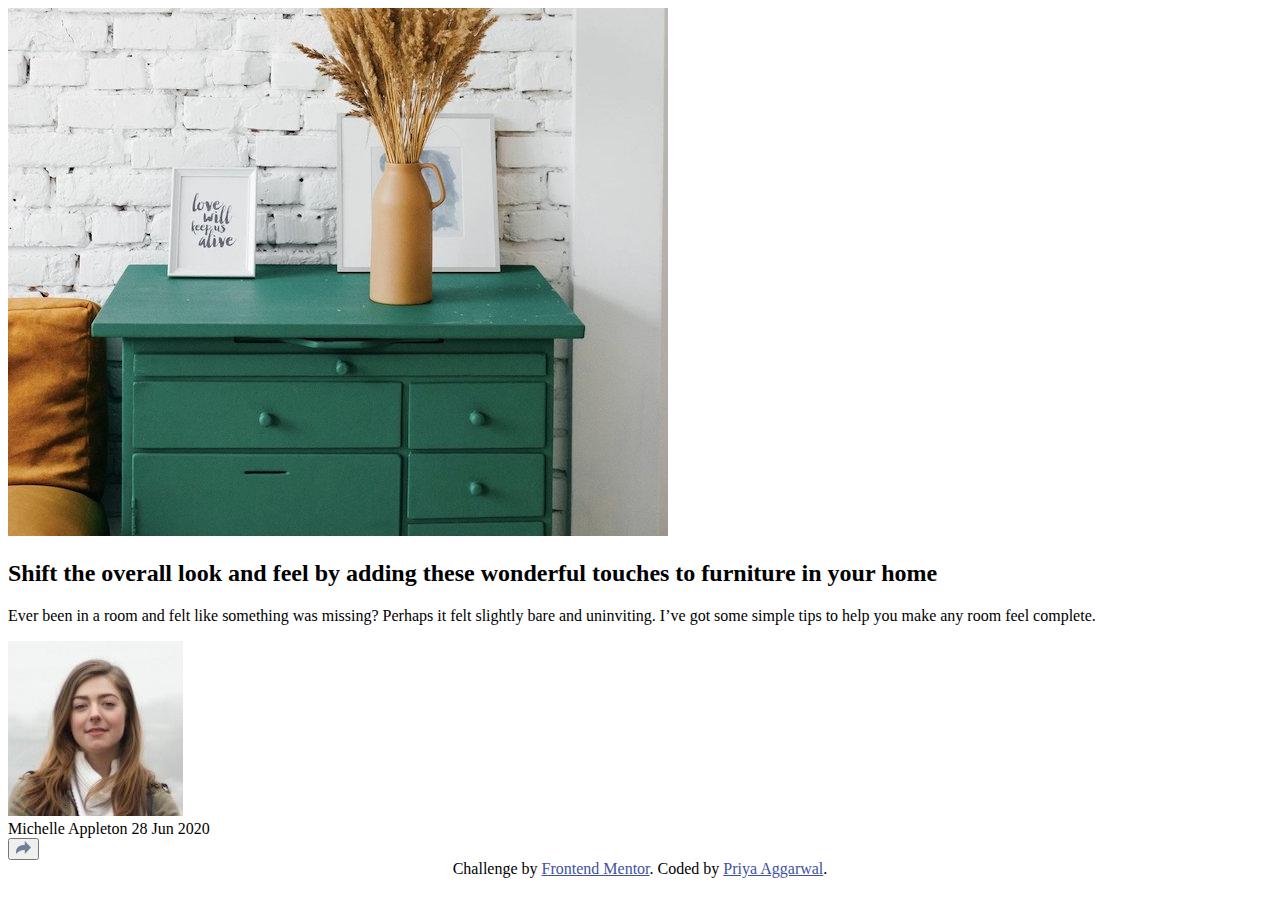
==== article-preview-component/index.html @ e24964e7 "Add files for article component with html markup" ====
<!DOCTYPE html>
<html lang="en">
<head>
    <meta charset="UTF-8">
    <meta name="viewport" content="width=device-width, initial-scale=1.0">
    <link rel="icon" type="image/png" sizes="32x32" href="./images/favicon-32x32.png">
    <link rel="preconnect" href="https://fonts.googleapis.com">
    <link rel="preconnect" href="https://fonts.gstatic.com" crossorigin>
    <link rel="stylesheet" href="https://fonts.googleapis.com/css2?family=Manrope:wght@500;700&display=swap">
    <link rel="stylesheet" href="./styles.css">
    <title>Frontend Mentor | Article preview component</title>
</head>
<body>
    <main class="content">
        <article class="component">
            <div class="component-image-wrapper">
                <img class="component-image" src="./images/drawers.jpg" alt="Drawer furniture items">
            </div>
            <div class="component-body">
                <h2>Shift the overall look and feel by adding these wonderful touches to furniture in your home</h2>
                <p>Ever been in a room and felt like something was missing? Perhaps it felt slightly bare and uninviting. I’ve got some simple tips to help you make any room feel complete.</p>
                <footer class="component-footer">
                    <div class="component-footer-info">
                        <div class="author-image-wrapper">
                            <img class="author-image" src="./images/avatar-michelle.jpg" alt="The author, Michelle Appleton">
                        </div>
                        <div class="component-data">
                            <span class="component-author">Michelle Appleton</span>
                            <time class="component-date" datetime="2020-06-28">28 Jun 2020</time>
                        </div>
                    </div>
                    <div id="share-btn-box" class="share-btn-wrapper">
                        <button type="button" id="share-btn" class="share-btn">
                            <svg xmlns="http://www.w3.org/2000/svg" width="15" height="13">
                                <path class="share-icon" fill="#6E8098" d="M15 6.495L8.766.014V3.88H7.441C3.33 3.88 0 7.039 0 10.936v2.049l.589-.612C2.59 10.294 5.422 9.11 8.39 9.11h.375v3.867L15 6.495z"/>
                            </svg>
                        </button>
                    </div>
                </footer>
            </div>
        </article>
        <div class="attribution">
            Challenge by <a href="https://www.frontendmentor.io?ref=challenge" target="_blank">Frontend Mentor</a>. 
            Coded by <a href="https://github.com/pa-aggarwal" target="_blank">Priya Aggarwal</a>.
        </div>
    </main>
    <script src="./app.js"></script>
</body>
</html>
---- article-preview-component/styles.css ----
.attribution {
    text-align: center;
}

.attribution a {
    color: hsl(228, 45%, 44%);
}
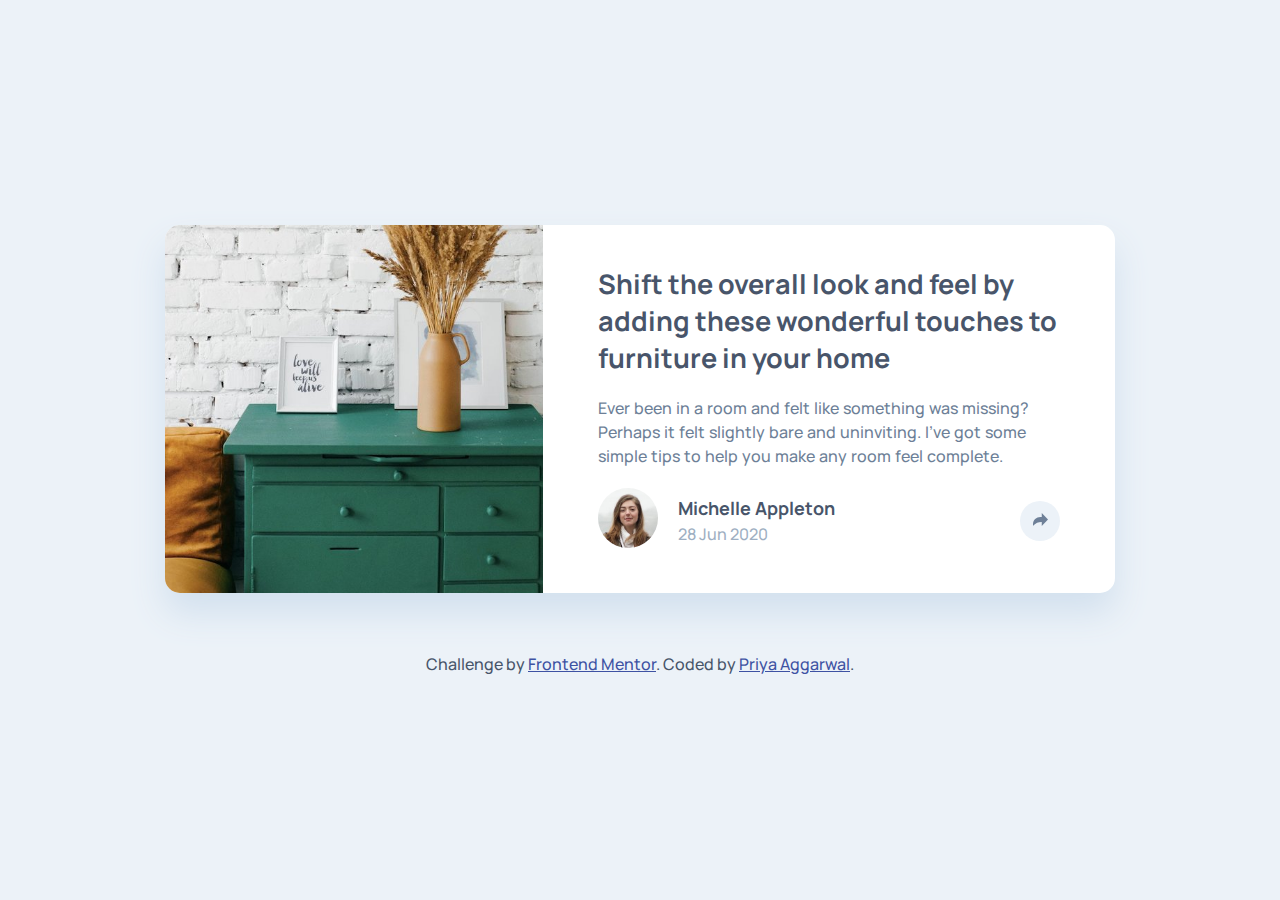
==== commit 691e1e23: "Implement share button popup for article component" ====
--- a/article-preview-component/index.html
+++ b/article-preview-component/index.html
@@ -30,6 +30,18 @@
                         </div>
                     </div>
                     <div id="share-btn-box" class="share-btn-wrapper">
+                        <div id="share-popup" class="share-popup">
+                            <span class="share-text">Share</span>
+                            <a href="#" class="social-link">
+                                <img class="share-social" src="./images/icon-facebook.svg" alt="">
+                            </a>
+                            <a href="#" class="social-link">
+                                <img class="share-social" src="./images/icon-twitter.svg" alt="">
+                            </a>
+                            <a href="#" class="social-link">
+                                <img class="share-social" src="./images/icon-pinterest.svg" alt="">
+                            </a>
+                        </div>
                         <button type="button" id="share-btn" class="share-btn">
                             <svg xmlns="http://www.w3.org/2000/svg" width="15" height="13">
                                 <path class="share-icon" fill="#6E8098" d="M15 6.495L8.766.014V3.88H7.441C3.33 3.88 0 7.039 0 10.936v2.049l.589-.612C2.59 10.294 5.422 9.11 8.39 9.11h.375v3.867L15 6.495z"/>
--- a/article-preview-component/styles.css
+++ b/article-preview-component/styles.css
@@ -1,3 +1,171 @@
+
+html {
+    font-size: 62.5%;
+}
+
+body {
+    color: hsl(217, 19%, 35%);
+    background-color: hsl(210, 46%, 95%);
+    font: 500 1.6rem 'Manrope', sans-serif;
+    margin: 0;
+}
+
+.content {
+    height: 100vh;
+    display: flex;
+    flex-direction: column;
+    align-items: center;
+    justify-content: center;
+    padding: 0 3rem;
+}
+
+.component {
+    --component-round-corner: 1.5rem;
+    background-color: white;
+    border-radius: var(--component-round-corner);
+    box-shadow: 0 2rem 3.5rem hsl(210, 46%, 88%);
+    display: flex;
+    max-width: 95rem;
+    margin-bottom: 6rem;
+}
+
+.component h2 {
+    font-weight: 700;
+    font-size: 2.7rem;
+    margin: 0;
+}
+
+.component p {
+    color: hsl(214, 17%, 51%);
+    word-spacing: 1px;
+    line-height: 1.5;
+    margin: 2rem 0;
+}
+
+.component-image-wrapper {
+    flex-basis: 45%;
+}
+
+.component-image {
+    flex-basis: 45%;
+    border-top-left-radius: var(--component-round-corner);
+    border-bottom-left-radius: var(--component-round-corner);
+    object-fit: cover;
+    object-position: left;
+    max-width: 100%;
+    min-height: 100%;
+}
+
+.component-body {
+    flex-basis: 55%;
+    padding: 4rem 5.5rem;
+}
+
+.component-footer {
+    display: flex;
+    align-items: center;
+    justify-content: space-between;
+}
+
+.component-footer-info {
+    display: flex;
+}
+
+.author-image-wrapper {
+    flex-basis: 6rem;
+    margin-right: 2rem;
+}
+
+.author-image {
+    border-radius: 50%;
+    max-width: 100%;
+}
+
+.component-data {
+    display: flex;
+    flex-direction: column;
+    justify-content: center;
+}
+
+.component-author {
+    font-weight: 700;
+    font-size: 1.8rem;
+    margin-bottom: 0.25rem;
+}
+
+.component-date {
+    color: hsl(212, 23%, 69%);
+}
+
+.share-btn-wrapper {
+    position: relative;
+}
+
+.share-popup {
+    --popup-bg-color: hsl(217, 19%, 35%);
+    background-color: var(--popup-bg-color);
+    border-radius: 1rem;
+    box-shadow: 0 1rem 1rem hsl(210, 46%, 90%);
+    color: hsl(212, 23%, 69%);
+    font-size: 1.4rem;
+    text-transform: uppercase;
+    letter-spacing: 5px;
+    position: absolute;
+    top: -8.5rem;
+    left: 50%;
+    display: flex;
+    align-items: center;
+    padding: 2rem 4rem;
+    width: max-content;
+    visibility: hidden;
+    z-index: 1;
+}
+
+.share-popup::after {
+    content: "";
+    /* Triangle shape pointing down */
+    border-width: 1.5rem;
+    border-style: solid;
+    border-color: transparent;
+    border-top-color: var(--popup-bg-color);
+    position: absolute;
+    top: 100%;
+    left: 50%;
+    transform: translateX(-50%);
+}
+
+.show-popup {
+    animation: popup-fadeup 0.4s ease-in forwards;
+}
+
+.share-text {
+    display: inline-block;
+    margin-right: 1.75rem;
+}
+
+.social-link:not(:last-of-type) {
+    margin-right: 1.5rem;
+}
+
+.share-btn {
+    background-color: hsl(210, 46%, 95%);
+    border-radius: 50%;
+    border: none;
+    width: 4rem;
+    height: 4rem;
+}
+
+.share-btn:hover,
+.active-share-btn {
+    background-color: hsl(214, 17%, 51%);
+    color: white;
+    cursor: pointer;
+}
+
+.share-btn:hover .share-icon,
+.active-share-btn .share-icon {
+    fill: white;
+}
 
 .attribution {
     text-align: center;
@@ -6,3 +174,21 @@
 .attribution a {
     color: hsl(228, 45%, 44%);
 }
+
+@keyframes popup-fadeup {
+    from {
+        opacity: 0;
+        transform: translateX(-50%) translateY(0.7rem);
+    }
+    to {
+        opacity: 1;
+        transform: translateX(-50%) translateY(-0.7rem);
+        visibility: visible;
+    }
+}
+
+@media screen and (max-width: 1100px) {
+    /* Move the popup to prevent interfering with content padding */
+    .share-popup { left: -150%; }
+    .share-popup::after { left: 81%; }
+}
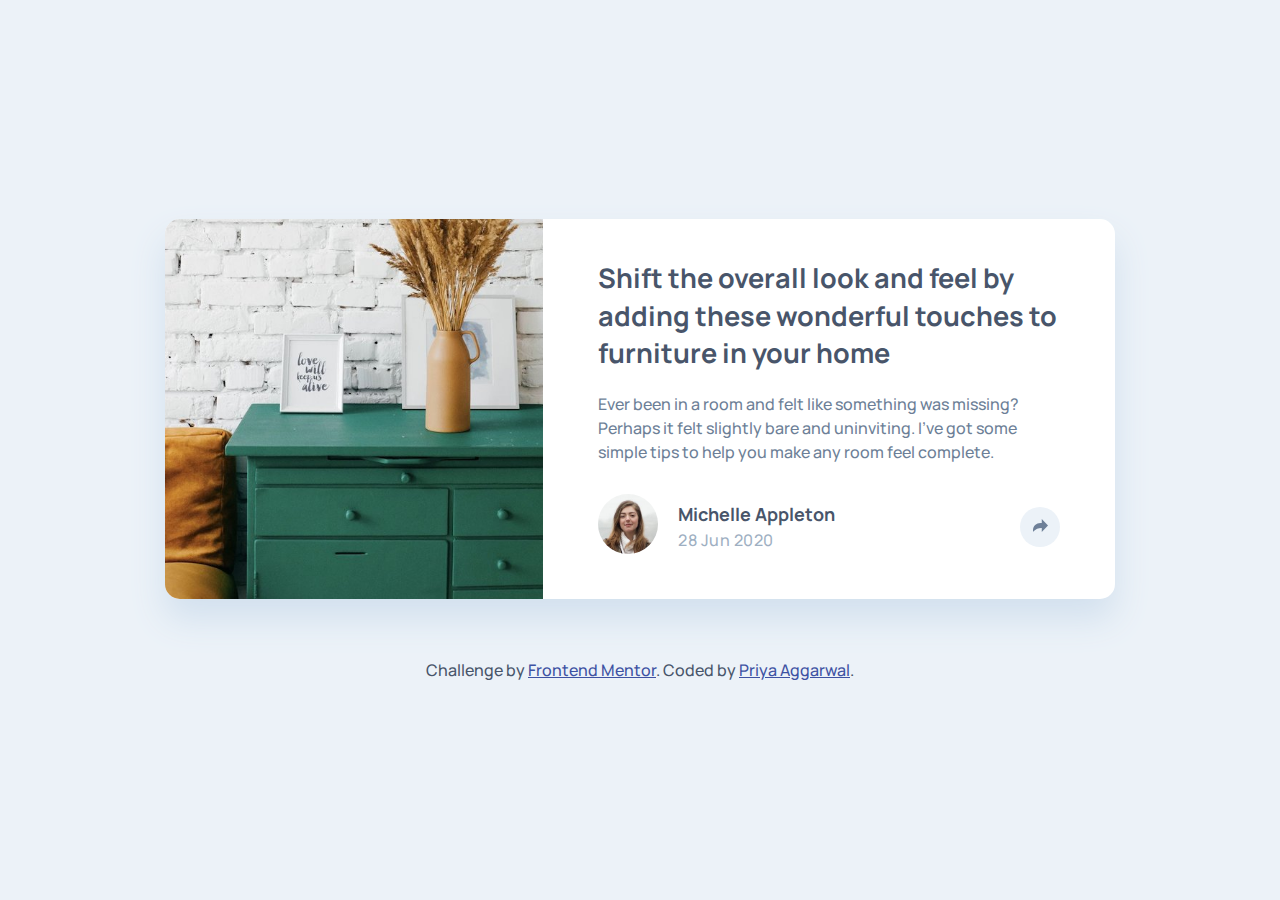
==== commit 31528981: "Add share button mobile view for article component" ====
--- a/article-preview-component/index.html
+++ b/article-preview-component/index.html
@@ -17,10 +17,12 @@
                 <img class="component-image" src="./images/drawers.jpg" alt="Drawer furniture items">
             </div>
             <div class="component-body">
-                <h2>Shift the overall look and feel by adding these wonderful touches to furniture in your home</h2>
-                <p>Ever been in a room and felt like something was missing? Perhaps it felt slightly bare and uninviting. I’ve got some simple tips to help you make any room feel complete.</p>
-                <footer class="component-footer">
-                    <div class="component-footer-info">
+                <div class="component-body-top">
+                    <h2>Shift the overall look and feel by adding these wonderful touches to furniture in your home</h2>
+                    <p>Ever been in a room and felt like something was missing? Perhaps it felt slightly bare and uninviting. I’ve got some simple tips to help you make any room feel complete.</p>
+                </div>
+                <footer id="component-footer" class="component-footer">
+                    <div id="component-footer-info" class="component-footer-info">
                         <div class="author-image-wrapper">
                             <img class="author-image" src="./images/avatar-michelle.jpg" alt="The author, Michelle Appleton">
                         </div>
--- a/article-preview-component/styles.css
+++ b/article-preview-component/styles.css
@@ -1,4 +1,3 @@
-
 html {
     font-size: 62.5%;
 }
@@ -32,14 +31,14 @@
 .component h2 {
     font-weight: 700;
     font-size: 2.7rem;
+    line-height: 1.4;
     margin: 0;
 }
 
 .component p {
     color: hsl(214, 17%, 51%);
-    word-spacing: 1px;
     line-height: 1.5;
-    margin: 2rem 0;
+    margin: 2rem 0 3rem;
 }
 
 .component-image-wrapper {
@@ -47,7 +46,6 @@
 }
 
 .component-image {
-    flex-basis: 45%;
     border-top-left-radius: var(--component-round-corner);
     border-bottom-left-radius: var(--component-round-corner);
     object-fit: cover;
@@ -94,6 +92,7 @@
 }
 
 .component-date {
+    letter-spacing: 0.5px;
     color: hsl(212, 23%, 69%);
 }
 
@@ -111,14 +110,18 @@
     text-transform: uppercase;
     letter-spacing: 5px;
     position: absolute;
+    display: flex;
+    align-items: center;
+    padding: 2rem 4rem;
+    visibility: hidden;
+}
+
+.show-popup-desktop {
+    animation: popup-fadeup 0.4s ease-in forwards;
     top: -8.5rem;
     left: 50%;
-    display: flex;
-    align-items: center;
-    padding: 2rem 4rem;
+    z-index: 1;
     width: max-content;
-    visibility: hidden;
-    z-index: 1;
 }
 
 .share-popup::after {
@@ -134,10 +137,6 @@
     transform: translateX(-50%);
 }
 
-.show-popup {
-    animation: popup-fadeup 0.4s ease-in forwards;
-}
-
 .share-text {
     display: inline-block;
     margin-right: 1.75rem;
@@ -192,3 +191,67 @@
     .share-popup { left: -150%; }
     .share-popup::after { left: 81%; }
 }
+
+@media screen and (max-width: 950px) {
+    .component {
+        flex-direction: column;
+        max-width: 55rem;
+    }
+    .component-image {
+        border-top-right-radius: var(--component-round-corner);
+        border-bottom-left-radius: 0;
+    }
+}
+
+@media screen and (max-width: 650px) {
+    html {
+        font-size: 47.5%;
+    }
+
+    .no-display {
+        display: none;
+    }
+
+    .component {
+        --padding-hori: 4.5rem;
+        font-size: 1.8rem;
+    }
+
+    .component h2 {
+        font-size: 2.5rem;
+    }
+
+    .component-body {
+        padding: 0;
+    }
+
+    .component-body-top {
+        padding: 5rem var(--padding-hori) 0;
+    }
+
+    .component-footer {
+        padding: 2.5rem var(--padding-hori);
+    }
+
+    .share-popup {
+        border-top-left-radius: 0;
+        border-top-right-radius: 0;
+        font-size: 1.8rem;
+        padding: 2.5rem var(--padding-hori);
+        justify-content: space-between;
+    }
+
+    .share-popup::after {
+        content: none;
+    }
+
+    .share-left {
+        display: flex;
+        align-items: center;
+    }
+
+    .show-popup-mobile {
+        position: unset;
+        visibility: visible;
+    }
+}
